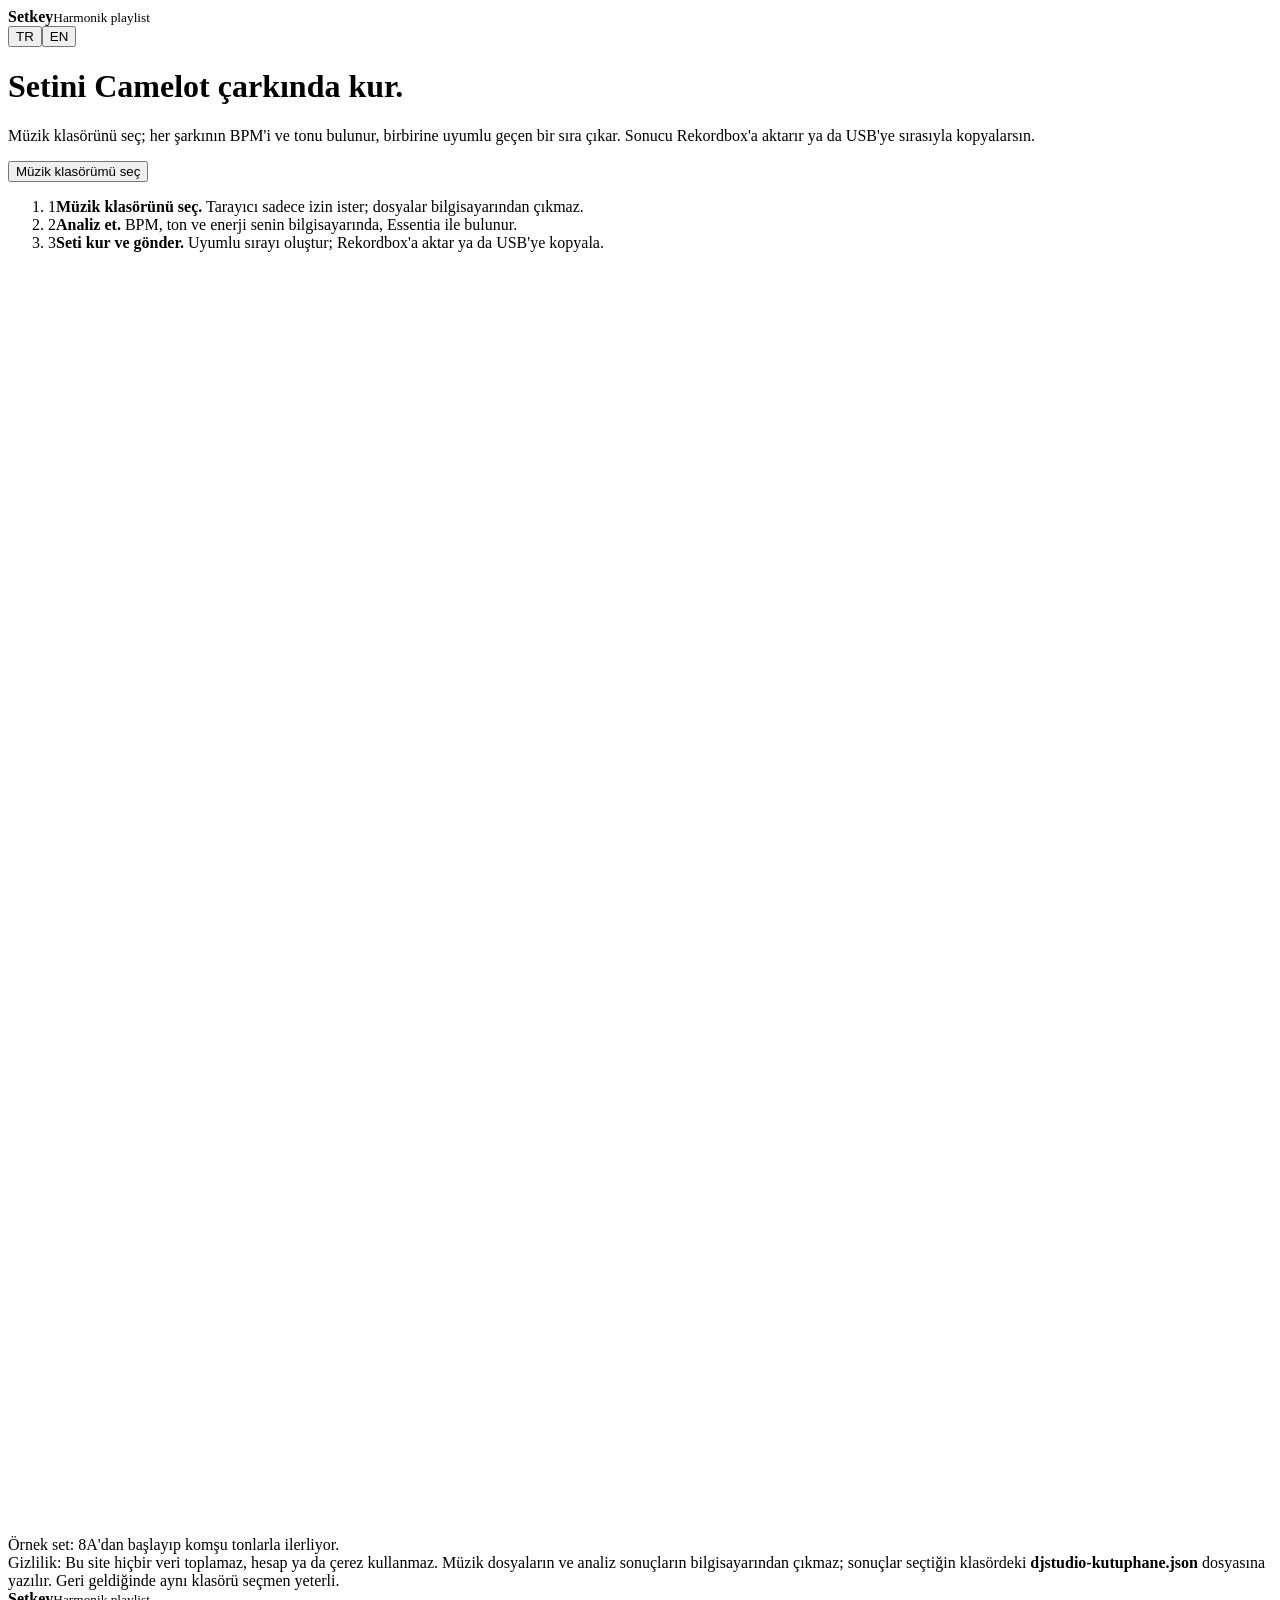
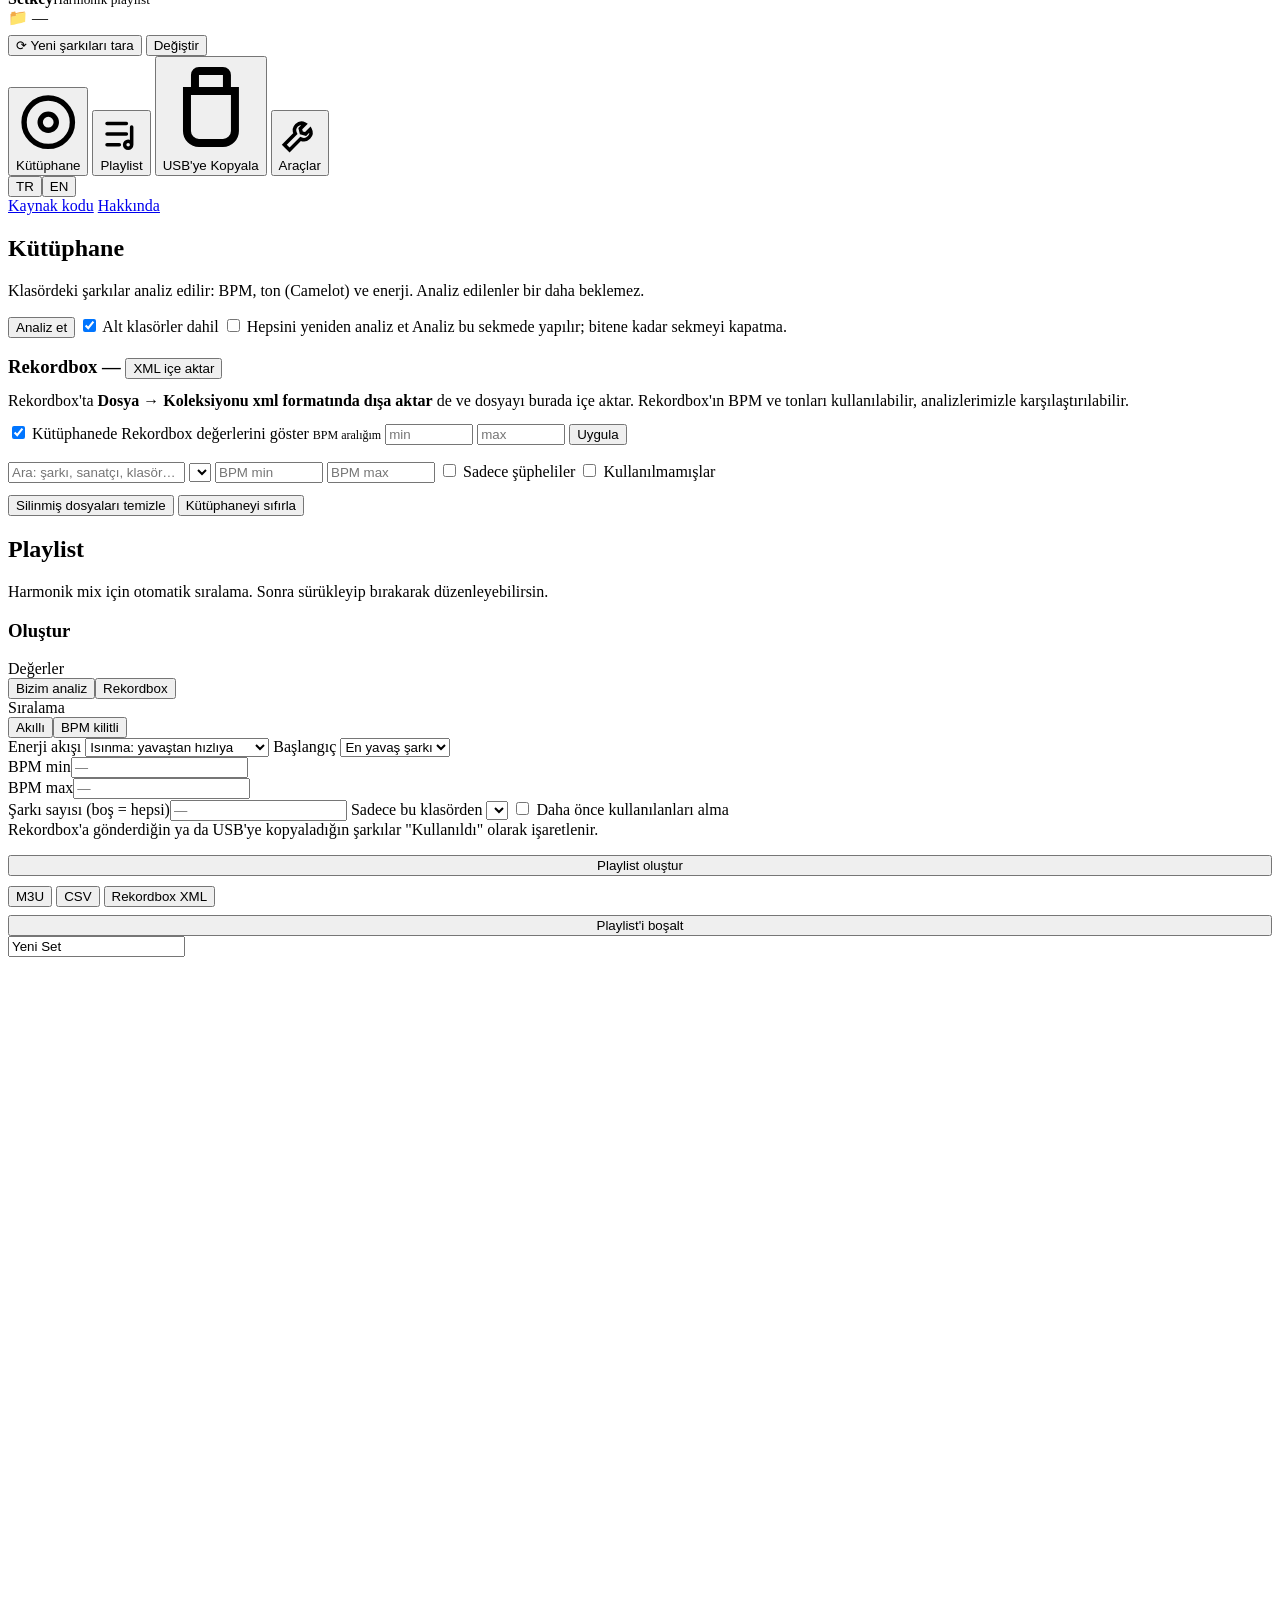
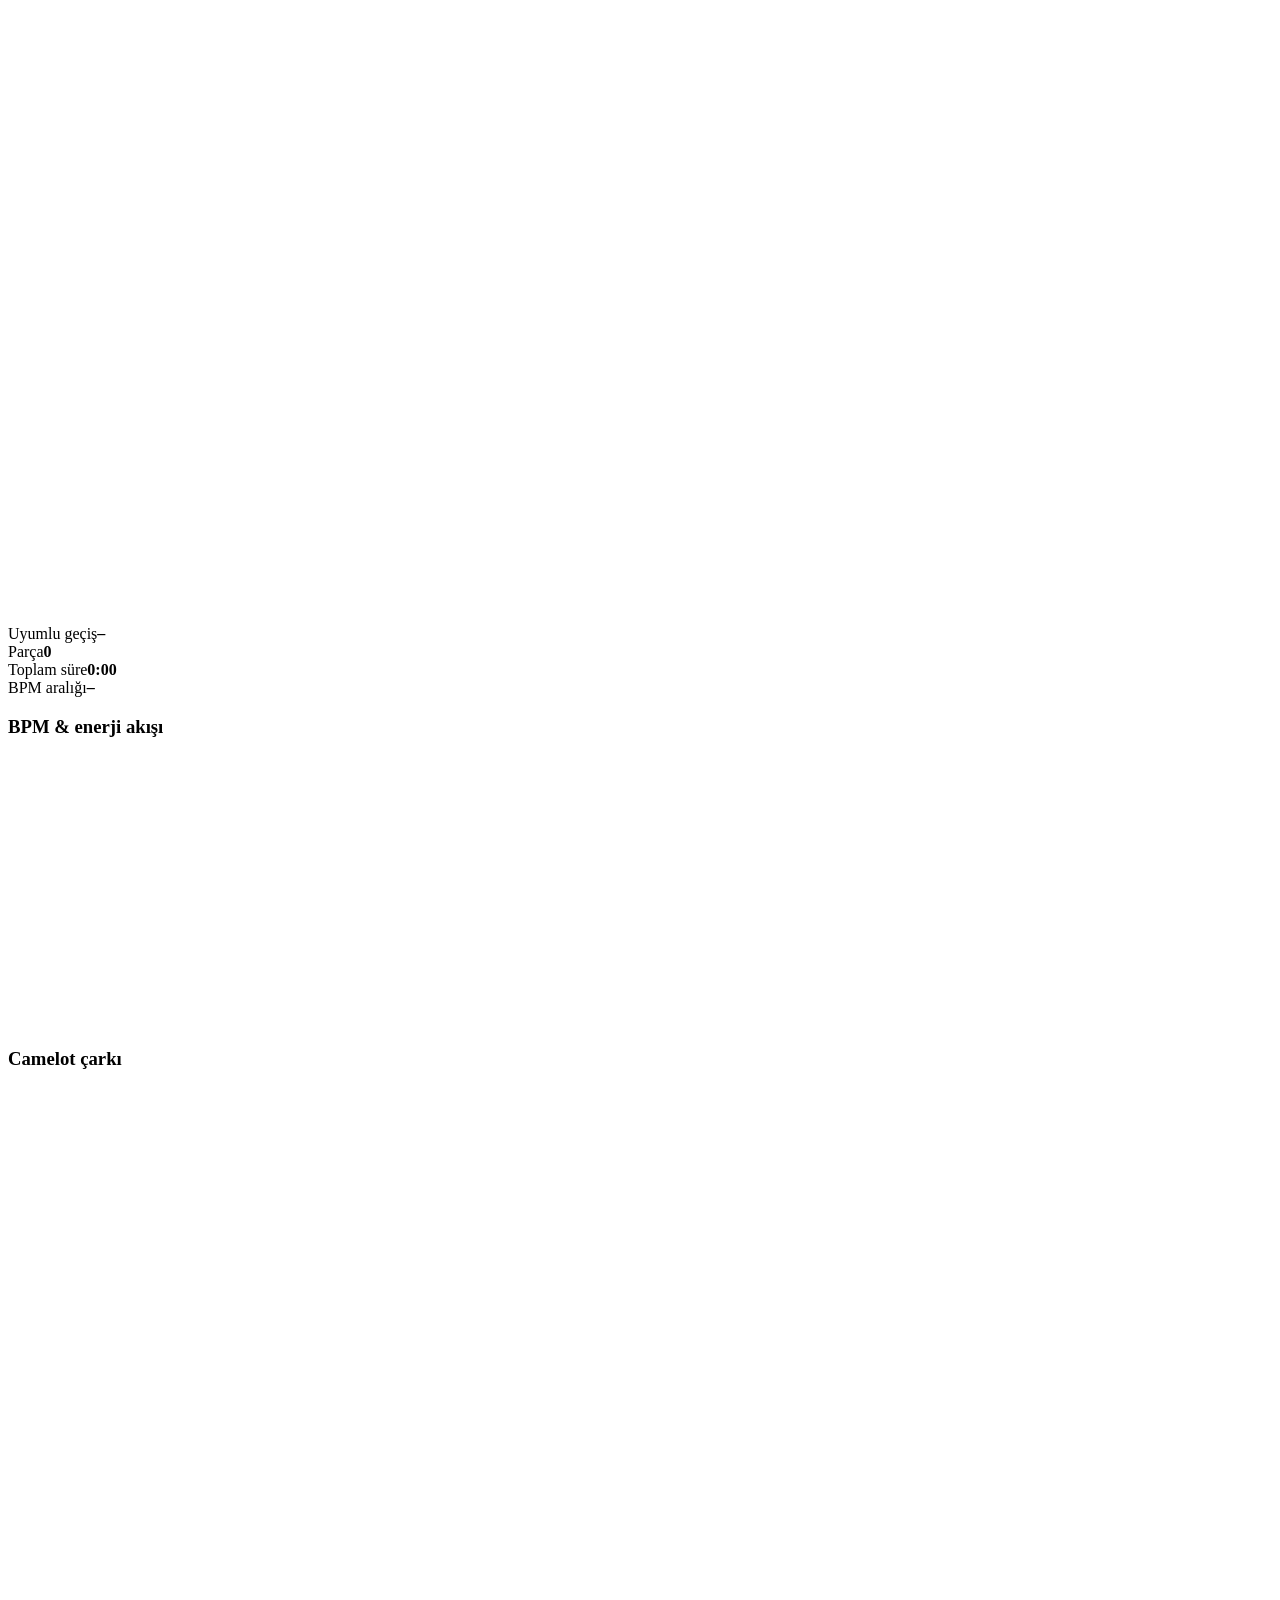
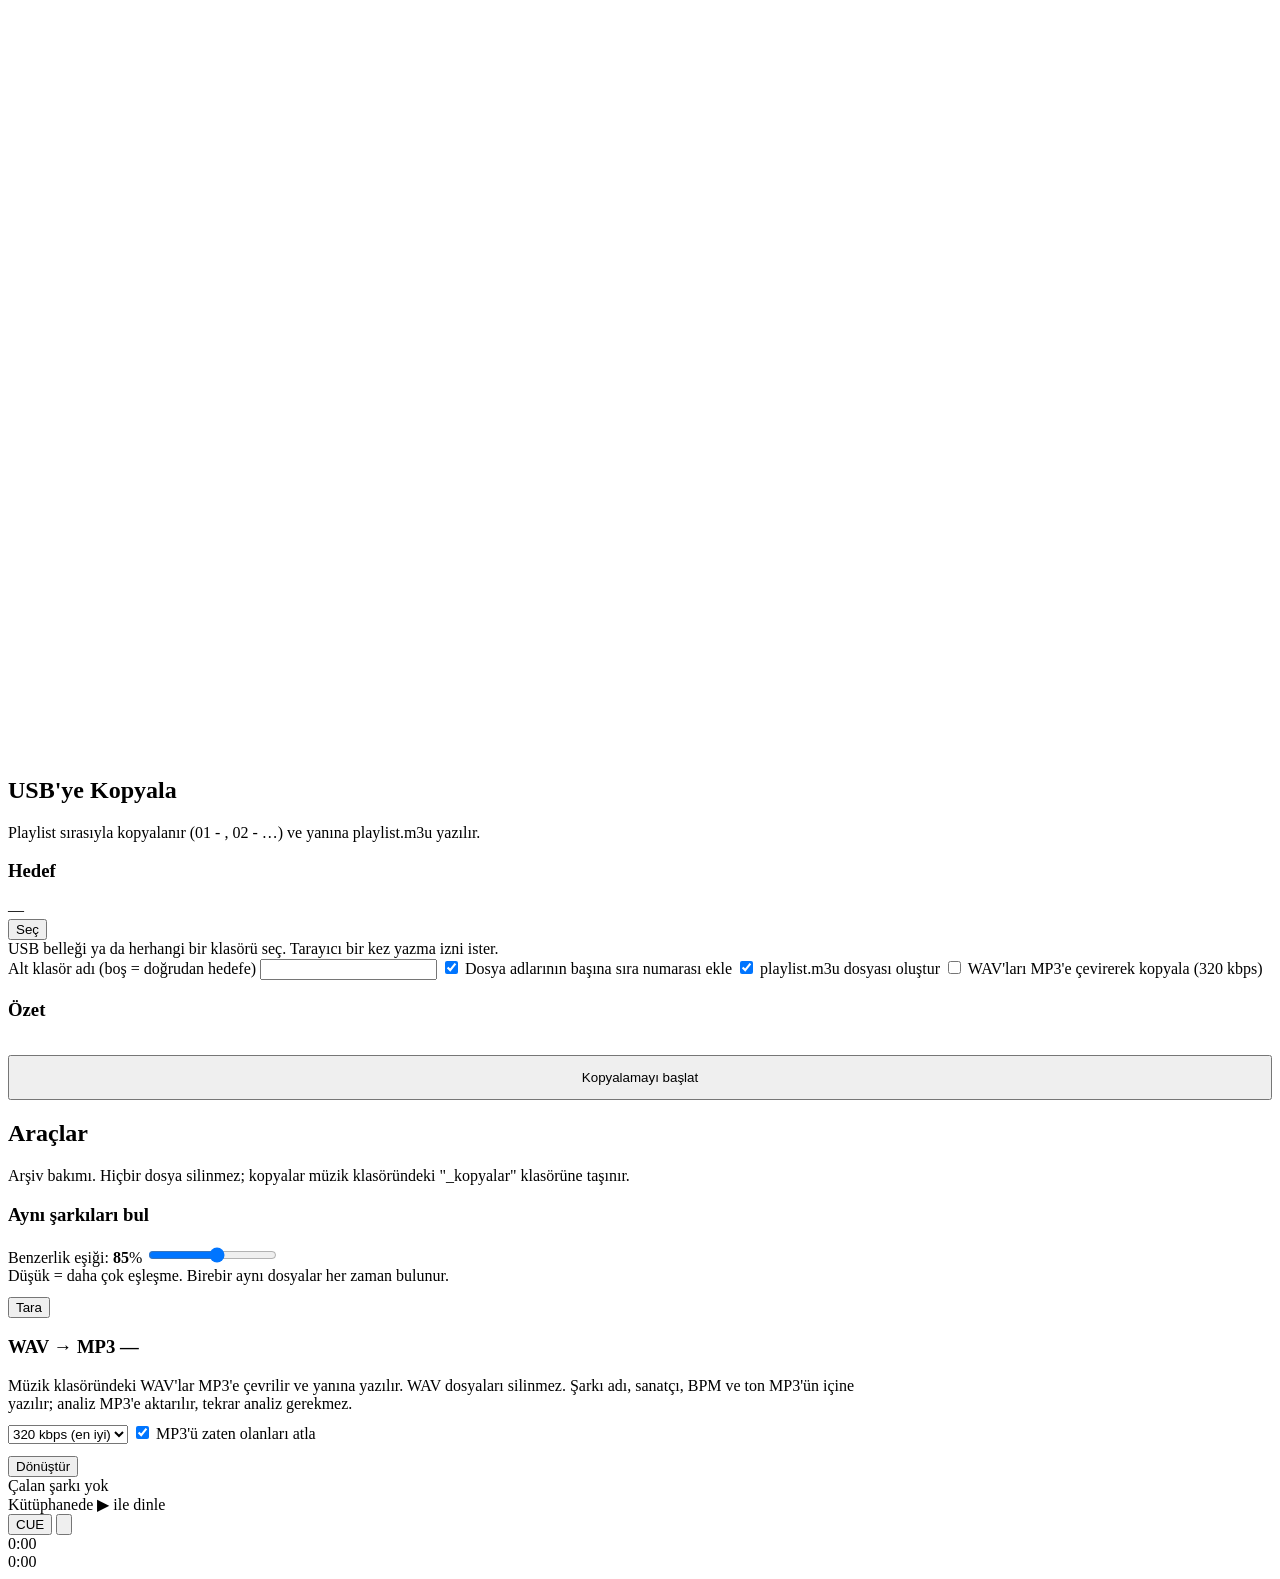
==== index.html @ b69c91e0 "Add Setkey site (index, README)" ====
<!doctype html>
<html lang="tr">
<head>
<meta charset="utf-8">
<meta name="viewport" content="width=device-width, initial-scale=1">
<title>Setkey — Harmonic playlist builder</title>
<meta name="description" content="Müzik klasörünü analiz et (BPM, ton, Camelot), harmonik playlist oluştur, Rekordbox'a gönder ve USB'ye kopyala. Tamamen tarayıcında çalışır, dosyaların bilgisayarından çıkmaz.">
<link rel="icon" href="data:image/svg+xml,<svg xmlns='http://www.w3.org/2000/svg' viewBox='0 0 32 32'><circle cx='16' cy='16' r='15' fill='%23d4ff3a'/><circle cx='16' cy='16' r='6' fill='%2308090b'/></svg>">
<link rel="preconnect" href="https://fonts.googleapis.com">
<link href="https://fonts.googleapis.com/css2?family=Archivo:wdth,wght@62..125,100..900&display=swap" rel="stylesheet">
<link rel="stylesheet" href="css/style.css">
</head>
<body>

<!-- ════════════ KARŞILAMA ════════════ -->
<div class="welcome" id="welcome">
  <div class="box">
    <div class="topbar">
      <div class="logo" style="padding:0"><div class="logo-mark"></div><div><b>Setkey</b><small data-i18n="tagline">Harmonik playlist</small></div></div>
      <div class="lang" role="group" aria-label="Dil / Language"><button data-lang="tr">TR</button><button data-lang="en">EN</button></div>
    </div>
    <div>
      <h1 data-i18n="w_title">Setini Camelot çarkında kur.</h1>
      <p class="lead" data-i18n="w_lead">Müzik klasörünü seç; her şarkının BPM'i ve tonu bulunur, birbirine uyumlu geçen bir sıra çıkar. Sonucu Rekordbox'a aktarır ya da USB'ye sırasıyla kopyalarsın.</p>
      <div id="w-actions" class="row wrap">
        <button class="btn pri big-btn" id="w-pick" data-i18n="w_pick">Müzik klasörümü seç</button>
        <button class="btn big-btn" id="w-resume" hidden></button>
      </div>
      <div class="unsupported" id="w-unsupported" hidden data-i18n-html="w_unsupported">Bu tarayıcı klasör erişimini desteklemiyor. Lütfen bilgisayarda <b>Google Chrome</b> ya da <b>Microsoft Edge</b> kullan.</div>
      <ol class="steps">
        <li><span class="no">1</span><span><b data-i18n="s1_t">Müzik klasörünü seç.</b> <span data-i18n="s1">Tarayıcı sadece izin ister; dosyalar bilgisayarından çıkmaz.</span></span></li>
        <li><span class="no">2</span><span><b data-i18n="s2_t">Analiz et.</b> <span data-i18n="s2">BPM, ton ve enerji senin bilgisayarında, Essentia ile bulunur.</span></span></li>
        <li><span class="no">3</span><span><b data-i18n="s3_t">Seti kur ve gönder.</b> <span data-i18n="s3">Uyumlu sırayı oluştur; Rekordbox'a aktar ya da USB'ye kopyala.</span></span></li>
      </ol>
    </div>
    <figure class="hero" style="margin:0">
      <svg class="hero-wheel" id="hero-wheel" viewBox="0 0 200 200" role="img" aria-labelledby="hero-cap"></svg>
      <figcaption class="hero-caption" id="hero-cap" data-i18n="hero_cap">Örnek set: 8A'dan başlayıp komşu tonlarla ilerliyor.</figcaption>
    </figure>
    <div class="privacy" data-i18n-html="w_privacy">Gizlilik: Bu site hiçbir veri toplamaz, hesap ya da çerez kullanmaz. Müzik dosyaların ve analiz sonuçların bilgisayarından çıkmaz; sonuçlar seçtiğin klasördeki <b>djstudio-kutuphane.json</b> dosyasına yazılır. Geri geldiğinde aynı klasörü seçmen yeterli.</div>
  </div>
</div>

<aside>
  <div class="logo home" id="home-logo" role="button" tabindex="0" data-i18n-title="home_tip" title="Karşılama ekranına dön"><div class="logo-mark"></div><div><b>Setkey</b><small data-i18n="tagline">Harmonik playlist</small></div></div>
  <div class="folder-card">
    <div class="fn">📁 <span id="root-name">—</span></div>
    <div class="fs" id="root-stat"></div>
    <div class="row" style="margin-top:8px;gap:6px">
      <button class="btn sm" id="root-scan" data-i18n="scan_new" title="">⟳ Yeni şarkıları tara</button>
      <button class="btn sm ghost" id="root-change" data-i18n="change">Değiştir</button>
    </div>
  </div>
  <nav id="nav">
    <button data-p="lib"><svg viewBox="0 0 24 24" fill="none" stroke="currentColor" stroke-width="2" stroke-linecap="round"><circle cx="12" cy="12" r="9"/><circle cx="12" cy="12" r="3"/></svg><span data-i18n="nav_lib">Kütüphane</span><span class="badge" id="b-lib" hidden></span></button>
    <button data-p="pl"><svg viewBox="0 0 24 24" fill="none" stroke="currentColor" stroke-width="2" stroke-linecap="round"><path d="M4 6h11M4 12h11M4 18h7M18 8v10m0 0a2 2 0 11-2-2 2 2 0 012 2z"/></svg><span data-i18n="nav_pl">Playlist</span></button>
    <button data-p="cp"><svg viewBox="0 0 24 24" fill="none" stroke="currentColor" stroke-width="2" stroke-linecap="round"><rect x="8" y="3" width="8" height="5" rx="1"/><path d="M6 8h12v10a3 3 0 01-3 3H9a3 3 0 01-3-3z"/></svg><span data-i18n="nav_cp">USB'ye Kopyala</span></button>
    <button data-p="tools"><svg viewBox="0 0 24 24" fill="none" stroke="currentColor" stroke-width="2" stroke-linecap="round"><path d="M14.7 6.3a4 4 0 00-5.4 5.4L3 18l3 3 6.3-6.3a4 4 0 005.4-5.4l-2.6 2.6-2.4-.6-.6-2.4z"/></svg><span data-i18n="nav_tools">Araçlar</span></button>
  </nav>
  <div class="side-foot">
    <div class="side-links">
      <div class="lang" role="group" aria-label="Dil / Language"><button data-lang="tr">TR</button><button data-lang="en">EN</button></div>
      <a href="https://github.com/sacredsan/setkey" id="src-link" target="_blank" rel="noopener" data-i18n="source">Kaynak kodu</a>
      <a href="#" id="about-link" data-i18n="about">Hakkında</a>
    </div>
  </div>
  <audio id="audio" preload="none"></audio>
</aside>

<main>
<!-- ════════════ KÜTÜPHANE ════════════ -->
<section class="page" id="p-lib">
  <div class="ph"><div><h1 data-i18n="nav_lib">Kütüphane</h1><p data-i18n="lib_sub">Klasördeki şarkılar analiz edilir: BPM, ton (Camelot) ve enerji. Analiz edilenler bir daha beklemez.</p></div></div>
  <div class="card">
    <div class="row wrap" style="gap:12px">
      <button class="btn pri" id="lib-go" data-i18n="analyze">Analiz et</button>
      <label class="chk" style="margin-top:0"><input type="checkbox" id="lib-rec" checked> <span data-i18n="subfolders">Alt klasörler dahil</span></label>
      <label class="chk" style="margin-top:0"><input type="checkbox" id="lib-force"> <span data-i18n="reanalyze_all">Hepsini yeniden analiz et</span></label>
      <span class="grow"></span>
      <span class="hint" style="margin:0" id="lib-hint" data-i18n="keep_open">Analiz bu sekmede yapılır; bitene kadar sekmeyi kapatma.</span>
    </div>
    <div id="task-analyze"></div>
  </div>

  <div class="card" style="margin-top:16px" id="rb-card">
    <h3>Rekordbox <span class="pill" id="rb-status" style="text-transform:none;letter-spacing:0">—</span>
      <span class="sp row">
        <button class="btn sm" id="rb-pick" data-i18n="rb_import">XML içe aktar</button>
        <button class="btn sm" id="rb-calib" hidden data-i18n="rb_calib">Ton ayarını kalibre et</button>
        <button class="btn sm pri" id="rb-compare" hidden data-i18n="rb_compare">Analizleri karşılaştır</button>
      </span></h3>
    <div class="cmp" id="rb-sum" hidden style="margin-bottom:10px"></div>
    <div class="hint" style="margin-top:-6px" data-i18n-html="rb_help">Rekordbox'ta <b>Dosya → Koleksiyonu xml formatında dışa aktar</b> de ve dosyayı burada içe aktar. Rekordbox'ın BPM ve tonları kullanılabilir, analizlerimizle karşılaştırılabilir.</div>
    <div class="row wrap" style="gap:18px;margin-top:4px">
      <label class="chk"><input type="checkbox" id="rb-use" checked> <span data-i18n="rb_use">Kütüphanede Rekordbox değerlerini göster</span></label>
      <span class="grow"></span>
      <span style="font-size:12px;color:var(--muted);margin-top:10px" data-i18n="bpm_range" data-i18n-title="bpm_range_tip">BPM aralığım</span>
      <input type="number" id="pref-lo" placeholder="min" style="width:80px;margin-top:10px">
      <input type="number" id="pref-hi" placeholder="max" style="width:80px;margin-top:10px">
      <button class="btn sm" id="pref-save" style="margin-top:10px" data-i18n="apply">Uygula</button>
    </div>
    <div id="rb-result"></div>
  </div>

  <div class="card" style="margin-top:16px">
    <div class="tool">
      <input type="text" id="lib-search" data-i18n-ph="search_ph" placeholder="Ara: şarkı, sanatçı, klasör…">
      <select id="lib-cam" style="max-width:130px"></select>
      <input type="number" id="lib-bmin" placeholder="BPM min" style="max-width:100px">
      <input type="number" id="lib-bmax" placeholder="BPM max" style="max-width:100px">
      <label class="chk" style="margin-top:0"><input type="checkbox" id="lib-low"> <span data-i18n="only_suspect">Sadece şüpheliler</span></label>
      <label class="chk" style="margin-top:0"><input type="checkbox" id="lib-unused"> <span data-i18n="only_unused">Kullanılmamışlar</span></label>
      <button class="btn sm" id="lib-fixfast" hidden></button>
      <span class="grow"></span>
      <span class="pill" id="lib-count"></span>
    </div>
    <div class="tool" id="lib-selbar" hidden>
      <span class="pill"><b id="lib-selc">0</b> <span data-i18n="selected">seçili</span></span>
      <button class="btn sm" id="lib-add" data-i18n="add_to_pl">Playlist'e ekle</button>
      <button class="btn sm" id="lib-start" data-i18n="start_with">Bu şarkıyla başla</button>
      <button class="btn sm" id="lib-half">BPM ½</button>
      <button class="btn sm" id="lib-double">BPM ×2</button>
      <button class="btn sm" id="lib-resetbpm" data-i18n="reset_bpm">BPM'i sıfırla</button>
      <button class="btn sm" id="lib-unuse" data-i18n="unuse">"Kullanıldı" işaretini kaldır</button>
      <button class="btn sm ghost" id="lib-unsel" data-i18n="unselect">Seçimi kaldır</button>
    </div>
    <div class="scroll"><table class="tbl" id="lib-tbl"></table></div>
    <div class="row" id="lib-more-row" style="justify-content:center;margin-top:10px" hidden><button class="btn sm" id="lib-more"></button></div>
    <div class="row" style="margin-top:12px;justify-content:flex-end">
      <button class="btn sm ghost" id="lib-missing" data-i18n="clean_missing">Silinmiş dosyaları temizle</button>
      <button class="btn sm ghost danger" id="lib-clear" data-i18n="reset_lib">Kütüphaneyi sıfırla</button>
    </div>
  </div>
</section>

<!-- ════════════ PLAYLIST ════════════ -->
<section class="page" id="p-pl">
  <div class="ph"><div><h1 data-i18n="nav_pl">Playlist</h1><p data-i18n="pl_sub">Harmonik mix için otomatik sıralama. Sonra sürükleyip bırakarak düzenleyebilirsin.</p></div></div>
  <div class="grid g-side">
    <div class="card" style="align-self:start">
      <h3 data-i18n="create">Oluştur</h3>
      <label class="f" style="margin-top:0" data-i18n="values">Değerler</label>
      <div class="seg" id="pl-src"><button data-v="ours" class="on" data-i18n="src_ours">Bizim analiz</button><button data-v="rb">Rekordbox</button></div>
      <div class="hint" id="src-hint"></div>
      <label class="f" data-i18n="ordering">Sıralama</label>
      <div class="seg" id="pl-mode"><button data-v="smart" class="on" data-i18n="mode_smart">Akıllı</button><button data-v="locked" data-i18n="mode_locked">BPM kilitli</button></div>
      <div class="hint" id="mode-hint"></div>
      <div id="smart-opts">
        <label class="f" data-i18n="energy_flow">Enerji akışı</label>
        <select id="pl-shape">
          <option value="warmup" data-i18n="sh_warmup">Isınma: yavaştan hızlıya</option>
          <option value="peak" data-i18n="sh_peak">Zirve: yüksel, sonda hafif in</option>
          <option value="wave" data-i18n="sh_wave">Dalga: in-çık</option>
          <option value="cooldown" data-i18n="sh_cooldown">Kapanış: hızlıdan yavaşa</option>
          <option value="flat" data-i18n="sh_flat">Sabit</option>
        </select>
        <label class="f" data-i18n="start">Başlangıç</label>
        <select id="pl-start"><option value="slow" data-i18n="st_slow">En yavaş şarkı</option><option value="mid" data-i18n="st_mid">Orta tempo</option><option value="fast" data-i18n="st_fast">En hızlı şarkı</option></select>
        <div id="start-pill" hidden style="margin-top:8px"></div>
      </div>
      <div id="locked-opts" hidden>
        <label class="f"><span data-i18n="band_tol">Bant toleransı</span>: <b id="tol-v" class="mono">2</b> BPM</label>
        <input type="range" id="pl-tol" min="0" max="6" step="0.5" value="2">
        <label class="chk"><input type="checkbox" id="pl-desc"> <span data-i18n="desc">Yüksekten düşüğe</span></label>
      </div>
      <div class="grid" style="grid-template-columns:1fr 1fr;gap:10px">
        <div><label class="f">BPM min</label><input type="number" id="pl-bmin" placeholder="—"></div>
        <div><label class="f">BPM max</label><input type="number" id="pl-bmax" placeholder="—"></div>
      </div>
      <label class="f" data-i18n="count">Şarkı sayısı (boş = hepsi)</label><input type="number" id="pl-len" min="2" placeholder="—">
      <label class="f" data-i18n="only_folder">Sadece bu klasörden</label>
      <select id="pl-folder"></select>
      <label class="chk"><input type="checkbox" id="pl-skipused"> <span data-i18n="skip_used">Daha önce kullanılanları alma</span></label>
      <div class="hint" data-i18n="skip_used_hint">Rekordbox'a gönderdiğin ya da USB'ye kopyaladığın şarkılar "Kullanıldı" olarak işaretlenir.</div>
      <button class="btn pri" id="pl-build" style="width:100%;margin-top:16px" data-i18n="build">Playlist oluştur</button>
      <div class="row" style="margin-top:10px">
        <button class="btn sm grow" id="pl-m3u">M3U</button>
        <button class="btn sm grow" id="pl-csv">CSV</button>
        <button class="btn sm grow" id="pl-rb" data-i18n="to_rb">Rekordbox XML</button>
      </div>
      <button class="btn sm ghost danger" id="pl-empty" style="width:100%;margin-top:8px" data-i18n="empty_pl">Playlist'i boşalt</button>
    </div>
    <div>
      <div class="pl-head">
        <input type="text" id="pl-name" value="Yeni Set">
        <span class="pill" id="pl-srcpill"></span>
      </div>
      <div class="pl-stats">
        <div class="stat score"><svg class="ring" viewBox="0 0 46 46" id="pl-ring"></svg><div><span data-i18n="compat_tr">Uyumlu geçiş</span><b id="pl-score">–</b></div></div>
        <div class="stat"><span data-i18n="tracks_cap">Parça</span><b id="pl-n">0</b></div>
        <div class="stat"><span data-i18n="total_time">Toplam süre</span><b id="pl-dur">0:00</b></div>
        <div class="stat"><span data-i18n="bpm_span">BPM aralığı</span><b id="pl-span">–</b></div>
      </div>
      <div class="viz">
        <div class="card curve"><h3 data-i18n="flow">BPM & enerji akışı</h3><svg id="pl-curve" viewBox="0 0 800 170" preserveAspectRatio="none"></svg></div>
        <div class="card"><h3 data-i18n="wheel">Camelot çarkı</h3><svg id="pl-wheel" viewBox="0 0 200 200"></svg></div>
      </div>
      <div id="pl-list" class="pl-list"></div>
    </div>
  </div>
</section>

<!-- ════════════ KOPYALA ════════════ -->
<section class="page" id="p-cp">
  <div class="ph"><div><h1 data-i18n="nav_cp">USB'ye Kopyala</h1><p data-i18n="cp_sub">Playlist sırasıyla kopyalanır (01 - , 02 - …) ve yanına playlist.m3u yazılır.</p></div></div>
  <div class="grid g2">
    <div class="card">
      <h3 data-i18n="target">Hedef</h3>
      <div class="row"><div class="dest grow" id="cp-dest">—</div><button class="btn" id="cp-pick" data-i18n="choose">Seç</button></div>
      <div class="hint" data-i18n="cp_pick_hint">USB belleği ya da herhangi bir klasörü seç. Tarayıcı bir kez yazma izni ister.</div>
      <label class="f" data-i18n="subfolder">Alt klasör adı (boş = doğrudan hedefe)</label>
      <input type="text" id="cp-sub">
      <label class="chk"><input type="checkbox" id="cp-num" checked> <span data-i18n="numbered">Dosya adlarının başına sıra numarası ekle</span></label>
      <label class="chk"><input type="checkbox" id="cp-m3u" checked> <span data-i18n="write_m3u">playlist.m3u dosyası oluştur</span></label>
      <label class="chk"><input type="checkbox" id="cp-mp3"> <span data-i18n="cp_mp3">WAV'ları MP3'e çevirerek kopyala (320 kbps)</span></label>
    </div>
    <div class="card">
      <h3 data-i18n="summary">Özet</h3>
      <div class="stats" id="cp-sum"></div>
      <button class="btn pri" id="cp-go" style="width:100%;margin-top:16px;padding:13px" data-i18n="start_copy">Kopyalamayı başlat</button>
      <div id="task-copy"></div>
    </div>
  </div>
</section>

<!-- ════════════ ARAÇLAR ════════════ -->
<section class="page" id="p-tools">
  <div class="ph"><div><h1 data-i18n="nav_tools">Araçlar</h1><p data-i18n="tools_sub">Arşiv bakımı. Hiçbir dosya silinmez; kopyalar müzik klasöründeki "_kopyalar" klasörüne taşınır.</p></div></div>
  <div class="card" style="max-width:860px">
    <h3 data-i18n="dup_title">Aynı şarkıları bul</h3>
    <label class="f"><span data-i18n="similarity">Benzerlik eşiği</span>: <b class="mono" id="dup-th-v">85</b>%</label>
    <input type="range" id="dup-th" min="70" max="98" value="85">
    <div class="hint" data-i18n="dup_hint">Düşük = daha çok eşleşme. Birebir aynı dosyalar her zaman bulunur.</div>
    <button class="btn pri" id="dup-go" style="margin-top:12px" data-i18n="scan">Tara</button>
    <div id="task-dup"></div>
    <div id="dup-res"></div>
  </div>
  <div class="card" style="max-width:860px;margin-top:16px">
    <h3>WAV → MP3 <span class="pill" id="wav-count" style="text-transform:none;letter-spacing:0">—</span></h3>
    <div class="hint" data-i18n="wav_hint">Müzik klasöründeki WAV'lar MP3'e çevrilir ve yanına yazılır. WAV dosyaları silinmez. Şarkı adı, sanatçı, BPM ve ton MP3'ün içine yazılır; analiz MP3'e aktarılır, tekrar analiz gerekmez.</div>
    <div class="row wrap" style="margin-top:10px">
      <select id="wav-br" style="max-width:200px"><option value="320" data-i18n="br_320">320 kbps (en iyi)</option><option value="256">256 kbps</option><option value="192">192 kbps</option></select>
      <label class="chk" style="margin-top:0"><input type="checkbox" id="wav-skip" checked> <span data-i18n="wav_skip">MP3'ü zaten olanları atla</span></label>
    </div>
    <button class="btn pri" id="wav-go" style="margin-top:12px" data-i18n="convert">Dönüştür</button>
    <div id="task-wav"></div>
  </div>
</section>
</main>
<!-- Alt çalar çubuğu (CDJ benzeri CUE / PLAY) -->
<div class="deck" id="deck" role="region" aria-label="Player">
  <div class="deck-track"><div class="t" id="pl-t" data-i18n="no_play">Çalan şarkı yok</div><div class="a" id="pl-a" data-i18n="play_hint">Kütüphanede ▶ ile dinle</div></div>
  <div class="deck-ctl">
    <button class="deck-btn cue" id="deck-cue" data-i18n-title="cue_tip" title="CUE: işaret noktasına dön">CUE</button>
    <button class="deck-btn play" id="pl-btn" data-i18n-title="play" title="Çal / duraklat" aria-label="Play / Pause"><svg viewBox="0 0 24 24" fill="currentColor"><path d="M7 4l13 8-13 8z"/></svg></button>
  </div>
  <div class="deck-pos">
    <span class="tm" id="pl-tm">0:00</span>
    <div class="pbar" id="pl-bar" role="slider" aria-label="Position" aria-valuemin="0" aria-valuemax="100" aria-valuenow="0" tabindex="0"><i id="pl-fill" style="width:0"></i><b id="pl-cuemark" hidden></b></div>
    <span class="tm" id="deck-len">0:00</span>
  </div>
  <div class="deck-meta"><span id="deck-key"></span><span class="deck-bpm" id="deck-bpm"></span></div>
</div>
<div id="toasts"></div>
<script type="module" src="js/app.js"></script>
</body>
</html>
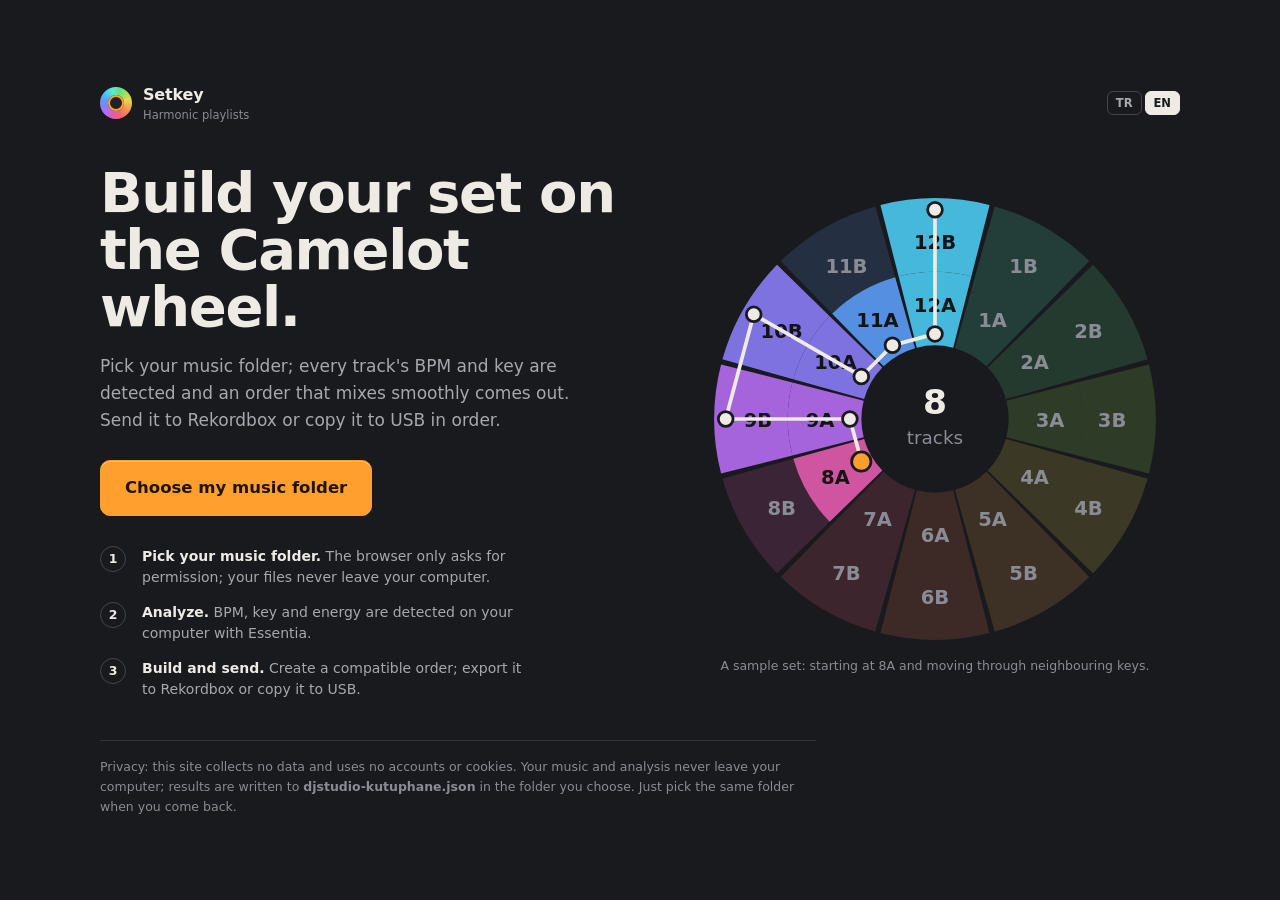
==== commit 6b3c6dcc: "Fix library file name and site address" ====
--- a/index.html
+++ b/index.html
@@ -37,7 +37,7 @@
       <svg class="hero-wheel" id="hero-wheel" viewBox="0 0 200 200" role="img" aria-labelledby="hero-cap"></svg>
       <figcaption class="hero-caption" id="hero-cap" data-i18n="hero_cap">Örnek set: 8A'dan başlayıp komşu tonlarla ilerliyor.</figcaption>
     </figure>
-    <div class="privacy" data-i18n-html="w_privacy">Gizlilik: Bu site hiçbir veri toplamaz, hesap ya da çerez kullanmaz. Müzik dosyaların ve analiz sonuçların bilgisayarından çıkmaz; sonuçlar seçtiğin klasördeki <b>djstudio-kutuphane.json</b> dosyasına yazılır. Geri geldiğinde aynı klasörü seçmen yeterli.</div>
+    <div class="privacy" data-i18n-html="w_privacy">Gizlilik: Bu site hiçbir veri toplamaz, hesap ya da çerez kullanmaz. Müzik dosyaların ve analiz sonuçların bilgisayarından çıkmaz; sonuçlar seçtiğin klasördeki <b>setkey-kutuphane.json</b> dosyasına yazılır. Geri geldiğinde aynı klasörü seçmen yeterli.</div>
   </div>
 </div>
 
--- a/css/style.css
+++ b/css/style.css
@@ -0,0 +1,295 @@
+/* Setkey — "kabin" teması
+   Grafit paneller (mikser gövdesi), CUE kehribarı ana eylem, PLAY yeşili uyum,
+   ton renkleri Camelot çarkından. Başlıklar cihaz paneli yazısı gibi geniş. */
+:root{
+  --bg:#191a1e; --s1:#202227; --s2:#272a30; --s3:#30333a; --line:#31343b; --line2:#41454e;
+  --text:#eeebe5; --muted:#a8a7ae; --dim:#8a8c95;
+  --acc:#ffa02e; --acc-ink:#1d1306; --acc-soft:rgba(255,160,46,.13);
+  --good:#5bd27a; --ok:#f2c94c; --bad:#ff6b6b; --info:#6cb4ff;
+  --r-panel:12px; --r-ctl:8px; --r-chip:6px;
+  --font:"Archivo",system-ui,"Segoe UI",sans-serif;
+  --wide:125%;
+}
+*{box-sizing:border-box}
+[hidden]{display:none!important}
+html,body{margin:0;height:100%;background:var(--bg);color:var(--text);font-family:var(--font);font-size:14px;line-height:1.45}
+body{display:flex;overflow:hidden}
+button,input,select,textarea{font:inherit;color:inherit}
+.mono,.num,.tm,.pill b,.cam,.n{font-variant-numeric:tabular-nums}
+::-webkit-scrollbar{width:10px;height:10px}::-webkit-scrollbar-thumb{background:var(--line2);border-radius:10px;border:2px solid var(--bg)}
+:focus-visible{outline:2px solid var(--acc);outline-offset:2px;border-radius:4px}
+h1,h2,h3{font-stretch:var(--wide)}
+
+/* ── Kenar çubuğu ── */
+aside{width:244px;flex:none;background:var(--s1);border-right:1px solid var(--line);display:flex;flex-direction:column;padding:18px 14px}
+.logo{display:flex;align-items:center;gap:11px;padding:4px 6px 18px}
+.logo-mark{width:32px;height:32px;border-radius:50%;flex:none;background:conic-gradient(from -15deg,#56f0c8,#5fe08a,#9be35a,#e8d84a,#f6a94a,#f57f5b,#f2617d,#e45bb0,#b56cf0,#8a7cf7,#5d9cf7,#4cc9f0,#56f0c8);position:relative}
+.logo-mark:after{content:"";position:absolute;inset:8px;border-radius:50%;background:var(--s1);box-shadow:inset 0 0 0 2px var(--acc)}
+.logo b{display:block;font-size:16px;font-weight:750;font-stretch:var(--wide);letter-spacing:-.01em}
+.logo small{display:block;color:var(--dim);font-size:11.5px;margin-top:1px}
+.folder-card{background:var(--s2);border:1px solid var(--line);border-radius:var(--r-panel);padding:12px;margin-bottom:12px}
+.folder-card .fn{font-weight:650;font-size:13.5px;white-space:nowrap;overflow:hidden;text-overflow:ellipsis}
+.folder-card .fs{font-size:12px;color:var(--muted);margin-top:2px}
+.folder-card .row{flex-wrap:wrap}
+nav{display:flex;flex-direction:column;gap:2px}
+nav button{display:flex;align-items:center;gap:11px;padding:10px 11px;border:0;background:none;border-radius:var(--r-ctl);color:var(--muted);cursor:pointer;text-align:left;font-weight:550;position:relative}
+nav button:hover{background:var(--s2);color:var(--text)}
+nav button.on{background:var(--s2);color:var(--text)}
+nav button.on:before{content:"";position:absolute;left:-14px;top:8px;bottom:8px;width:3px;border-radius:0 3px 3px 0;background:var(--acc)}
+nav svg{width:18px;height:18px;flex:none}
+nav .badge{margin-left:auto;font-size:11px;background:var(--s3);color:var(--text);border-radius:20px;padding:1px 8px;font-weight:650;font-variant-numeric:tabular-nums}
+.side-foot{margin-top:auto}
+.player{background:var(--s2);border:1px solid var(--line);border-radius:var(--r-panel);padding:12px}
+.player .t{font-size:13px;font-weight:650;white-space:nowrap;overflow:hidden;text-overflow:ellipsis}
+.player .a{font-size:12px;color:var(--muted);white-space:nowrap;overflow:hidden;text-overflow:ellipsis;margin-top:2px}
+.player .a span+span{margin-left:8px}
+.player .row{display:flex;align-items:center;gap:8px;margin-top:10px}
+.pbar{flex:1;height:4px;background:var(--line2);border-radius:4px;cursor:pointer;position:relative}
+.pbar i{position:absolute;left:0;top:0;bottom:0;background:var(--good);border-radius:4px}
+.player .tm{font-size:11.5px;color:var(--dim)}
+.side-links{display:flex;gap:12px;flex-wrap:wrap;align-items:center;font-size:12px;padding:10px 4px 0}
+.side-links a{color:var(--dim);text-decoration:none}.side-links a:hover{color:var(--text)}
+.lang{display:flex;gap:3px}
+.lang button{border:1px solid var(--line2);background:none;color:var(--muted);border-radius:var(--r-chip);padding:3px 8px;font-size:11.5px;cursor:pointer;font-weight:650}
+.lang button.on{background:var(--text);color:var(--bg);border-color:var(--text)}
+
+/* ── Ana alan ── */
+main{flex:1;overflow:auto;padding:30px 36px 64px}
+.page{display:none;max-width:1320px;margin:0 auto}
+.page.on{display:block}
+.ph{margin-bottom:22px}
+.ph h1{margin:0;font-size:30px;font-weight:750;letter-spacing:-.015em;line-height:1.1}
+.ph p{margin:6px 0 0;color:var(--muted);max-width:70ch}
+.grid{display:grid;gap:16px}
+.g2{grid-template-columns:1fr 1fr}
+.g-side{grid-template-columns:330px minmax(0,1fr)}
+.card{background:var(--s1);border:1px solid var(--line);border-radius:var(--r-panel);padding:18px}
+.card h3{margin:0 0 14px;font-size:15px;font-weight:700;color:var(--text);display:flex;align-items:center;gap:10px;flex-wrap:wrap}
+.card h3 .sp{margin-left:auto}
+label.f{display:block;font-size:12.5px;color:var(--muted);margin:13px 0 6px;font-weight:550}
+input[type=text],input[type=number],select,textarea{width:100%;background:var(--s2);border:1px solid var(--line2);border-radius:var(--r-ctl);padding:10px 12px;outline:none;transition:border-color .15s}
+input:focus,select:focus,textarea:focus{border-color:var(--acc)}
+.btn{display:inline-flex;align-items:center;justify-content:center;gap:8px;border:1px solid var(--line2);background:var(--s2);border-radius:var(--r-ctl);padding:9px 14px;cursor:pointer;font-weight:600;white-space:nowrap;transition:border-color .15s,background .15s}
+.btn:hover{border-color:var(--dim);background:var(--s3)}
+.btn:disabled{opacity:.45;cursor:not-allowed}
+.btn.pri{background:var(--acc);border-color:var(--acc);color:var(--acc-ink);font-weight:750;box-shadow:inset 0 1px 0 rgba(255,255,255,.35)}
+.btn.pri:hover{background:#ffb04f;border-color:#ffb04f}
+.btn.ghost{background:none;border-color:transparent;color:var(--muted)}
+.btn.ghost:hover{color:var(--text);background:var(--s2)}
+.btn.sm{padding:6px 11px;font-size:13px}
+.btn.danger:hover{border-color:var(--bad);color:var(--bad)}
+.row{display:flex;gap:10px;align-items:center}
+.row.wrap{flex-wrap:wrap}
+.grow{flex:1}
+.seg{display:flex;background:var(--s2);border:1px solid var(--line2);border-radius:var(--r-ctl);padding:3px}
+.seg button{flex:1;border:0;background:none;border-radius:6px;padding:8px 10px;cursor:pointer;color:var(--muted);font-weight:600}
+.seg button.on{background:var(--s3);color:var(--text);box-shadow:inset 0 0 0 1px var(--line2)}
+.chk{display:flex;align-items:center;gap:8px;cursor:pointer;color:var(--muted);font-size:13.5px;margin-top:10px;user-select:none}
+.chk input{accent-color:var(--acc);width:16px;height:16px}
+input[type=range]{width:100%;accent-color:var(--acc)}
+.hint{font-size:12.5px;color:var(--dim);margin-top:8px;line-height:1.55}
+.pill{display:inline-flex;align-items:center;gap:6px;border-radius:20px;padding:3px 10px;font-size:12.5px;background:var(--s2);border:1px solid var(--line2);color:var(--muted)}
+.pill b{color:var(--text);font-weight:650}
+.empty{padding:48px 20px;text-align:center;color:var(--dim)}
+.stats{display:flex;gap:8px;flex-wrap:wrap}
+
+/* ── Tablo ── */
+.scroll{max-height:calc(100vh - 330px);overflow:auto;border-radius:var(--r-ctl)}
+.tbl{width:100%;border-collapse:collapse}
+.tbl th{position:sticky;top:0;z-index:1;background:var(--s1);text-align:left;font-size:12px;color:var(--dim);font-weight:650;padding:10px;border-bottom:1px solid var(--line);cursor:pointer;user-select:none;white-space:nowrap}
+.tbl th:hover{color:var(--text)}
+.tbl td{padding:8px 10px;border-bottom:1px solid var(--line);vertical-align:middle}
+.tbl tr:hover td{background:rgba(255,255,255,.02)}
+.tbl tr.sel td{background:var(--acc-soft)}
+.tbl .num{text-align:right;white-space:nowrap}
+.tt2{font-weight:600;max-width:440px;white-space:nowrap;overflow:hidden;text-overflow:ellipsis}
+.ar{font-size:12.5px;color:var(--muted);max-width:440px;white-space:nowrap;overflow:hidden;text-overflow:ellipsis}
+.cam{display:inline-block;min-width:38px;text-align:center;font-weight:700;font-size:12px;padding:3px 7px;border-radius:5px;color:#111}
+.cam.none{background:var(--s3);color:var(--dim)}
+.en{display:flex;gap:2px;align-items:flex-end;height:14px}
+.en i{width:4px;background:var(--line2);border-radius:1px}
+.en i.on{background:var(--good)}
+.playbtn{width:30px;height:30px;border-radius:50%;border:1px solid var(--line2);background:var(--s2);cursor:pointer;display:grid;place-items:center;flex:none;color:var(--text)}
+.playbtn:hover{border-color:var(--good);color:var(--good)}
+.playbtn svg{width:12px;height:12px}
+.playbtn.on{background:var(--good);color:#0d1f12;border-color:var(--good)}
+.tool{display:flex;gap:10px;align-items:center;flex-wrap:wrap;margin-bottom:12px}
+.tool input[type=text]{max-width:300px}
+.src{display:inline-block;font-size:10px;font-weight:700;padding:1px 5px;border-radius:4px;margin-left:6px;vertical-align:middle}
+.src.rekordbox{background:rgba(108,180,255,.16);color:#8cc4ff}.src.essentia{background:var(--acc-soft);color:var(--acc)}
+
+/* ── Görev paneli ── */
+.task{margin-top:14px;background:var(--s2);border:1px solid var(--line);border-radius:var(--r-ctl);padding:12px}
+.task .top{display:flex;justify-content:space-between;align-items:center;font-size:13.5px;margin-bottom:8px;gap:10px}
+.prog{height:6px;background:var(--s3);border-radius:6px;overflow:hidden}
+.prog i{display:block;height:100%;background:var(--acc);border-radius:6px;transition:width .3s}
+.log{font-variant-numeric:tabular-nums;font-size:12px;color:var(--muted);max-height:190px;overflow:auto;margin-top:10px;line-height:1.7;white-space:pre-wrap;word-break:break-word}
+.log .error{color:var(--bad)}
+.spin{width:14px;height:14px;border:2px solid currentColor;border-right-color:transparent;border-radius:50%;animation:rot .7s linear infinite;display:inline-block;vertical-align:-2px}
+@keyframes rot{to{transform:rotate(360deg)}}
+
+/* ── Playlist ── */
+.pl-head{display:flex;align-items:center;gap:10px;flex-wrap:wrap;margin-bottom:14px}
+.pl-head input{max-width:280px;font-weight:700;font-size:18px;font-stretch:var(--wide);background:none;border-color:transparent;padding:6px 8px}
+.pl-head input:hover{border-color:var(--line2)}
+.score{display:flex;align-items:center;gap:10px}
+.ring{width:46px;height:46px}
+.viz{display:grid;grid-template-columns:minmax(0,1fr) 240px;gap:16px;margin-bottom:16px}
+.viz .card{padding:14px}
+.curve svg{width:100%;height:170px;display:block}
+.pl-list{display:flex;flex-direction:column}
+.pl-item{display:grid;grid-template-columns:26px 32px minmax(0,1fr) 62px 50px 56px 48px 28px;gap:10px;align-items:center;padding:8px 10px;border-radius:var(--r-ctl);background:var(--s1);border:1px solid var(--line);cursor:grab}
+.pl-item:hover{border-color:var(--line2)}
+.pl-item.drag{opacity:.4}
+.pl-item.over{border-color:var(--acc)}
+.pl-item .n{color:var(--dim);font-size:12.5px;text-align:right}
+.trans{display:flex;align-items:center;gap:8px;padding:3px 0 3px 50px;font-size:12px;color:var(--dim);min-height:24px}
+.trans i{width:8px;height:8px;border-radius:50%;flex:none}
+.trans.good i{background:var(--good)}.trans.ok i{background:var(--ok)}.trans.bad i{background:var(--bad)}
+.trans.bad{color:#e4a0a0}
+.x{border:0;background:none;color:var(--dim);cursor:pointer;font-size:18px;line-height:1;padding:2px 6px;border-radius:5px}
+.x:hover{color:var(--bad)}
+.fchip{padding:3px 4px 3px 10px}.fchip .fname{color:var(--text)}
+
+/* ── Kopyalama / Araçlar ── */
+.dest{font-size:13px;background:var(--s2);border:1px dashed var(--line2);border-radius:var(--r-ctl);padding:11px 12px;color:var(--muted);word-break:break-all}
+.dest.set{color:var(--text);border-style:solid}
+.dgroup{border:1px solid var(--line);border-radius:var(--r-ctl);margin-top:10px;overflow:hidden}
+.dgroup .gh{padding:8px 12px;background:var(--s2);font-size:12.5px;color:var(--muted);display:flex;gap:8px;align-items:center}
+.ditem{display:flex;gap:10px;align-items:center;padding:7px 12px;border-top:1px solid var(--line);font-size:13px}
+.ditem input{accent-color:var(--bad)}
+.ditem .p{flex:1;font-size:12.5px;color:var(--muted);word-break:break-all}
+.tag{font-size:11px;padding:2px 7px;border-radius:5px;font-weight:650}
+.tag.ex{background:rgba(255,107,107,.15);color:var(--bad)}.tag.sim{background:rgba(242,201,76,.14);color:var(--ok)}
+.cmp{display:grid;grid-template-columns:repeat(auto-fill,minmax(150px,1fr));gap:10px;margin-top:14px}
+.cmp .k{background:var(--s2);border:1px solid var(--line);border-radius:var(--r-ctl);padding:10px 12px}
+.cmp .k b{display:block;font-size:24px;font-weight:750;font-stretch:var(--wide);margin-top:2px;font-variant-numeric:tabular-nums}
+.cmp .k span{font-size:12px;color:var(--muted)}
+
+/* ── Bildirimler ── */
+#toasts{position:fixed;right:20px;bottom:20px;display:flex;flex-direction:column;gap:8px;z-index:99;max-width:calc(100vw - 40px)}
+.toast{background:var(--s3);border:1px solid var(--line2);border-left:3px solid var(--good);padding:11px 14px;border-radius:var(--r-ctl);max-width:440px;box-shadow:0 12px 30px rgba(0,0,0,.45)}
+.toast.err{border-left-color:var(--bad)}
+
+/* ── Karşılama ── */
+.welcome{position:fixed;inset:0;z-index:50;background:var(--bg);overflow:auto;display:flex;align-items:center;justify-content:center;padding:32px 24px}
+.welcome .box{max-width:1080px;width:100%;display:grid;grid-template-columns:minmax(0,1.05fr) minmax(0,.95fr);gap:40px 48px;align-items:center}
+.welcome .topbar{grid-column:1/-1;display:flex;justify-content:space-between;align-items:center}
+.welcome h1{font-size:clamp(34px,4.6vw,56px);line-height:1.02;margin:0 0 18px;font-weight:800;font-stretch:var(--wide);letter-spacing:-.025em}
+.welcome p.lead{color:var(--muted);font-size:17px;line-height:1.6;margin:0 0 26px;max-width:46ch}
+.welcome .big-btn{font-size:16.5px;padding:15px 24px;border-radius:10px}
+.steps{list-style:none;margin:30px 0 0;padding:0;display:grid;gap:14px;max-width:48ch}
+.steps li{display:grid;grid-template-columns:30px 1fr;gap:12px;align-items:start;color:var(--muted);font-size:14px;line-height:1.5}
+.steps li b{color:var(--text);font-weight:650}
+.steps .no{width:26px;height:26px;border-radius:50%;border:1px solid var(--line2);display:grid;place-items:center;font-size:12.5px;font-weight:700;color:var(--text);font-variant-numeric:tabular-nums}
+.privacy{grid-column:1/-1;font-size:12.5px;color:var(--dim);line-height:1.6;border-top:1px solid var(--line);padding-top:16px;max-width:90ch}
+.hero{justify-self:center;width:100%;max-width:460px}
+.hero-wheel{width:100%;aspect-ratio:1;display:block}
+.hero-wheel .path{fill:none;stroke:var(--text);stroke-width:1.6;stroke-linecap:round;stroke-linejoin:round;stroke-dasharray:var(--len);stroke-dashoffset:var(--len);animation:draw 3.2s .5s cubic-bezier(.45,.05,.3,1) forwards}
+.hero-wheel .stop{opacity:0;animation:pop .35s forwards;transform-box:fill-box;transform-origin:center}
+@keyframes draw{to{stroke-dashoffset:0}}
+@keyframes pop{from{opacity:0;transform:scale(.4)}to{opacity:1;transform:scale(1)}}
+.hero-caption{text-align:center;color:var(--dim);font-size:12.5px;margin-top:8px}
+.unsupported{border:1px solid rgba(255,107,107,.4);background:rgba(255,107,107,.08);color:#f6c2c2;border-radius:var(--r-ctl);padding:14px;margin-top:16px;line-height:1.55;font-size:14px;max-width:52ch}
+
+/* ── Hareket azaltma ── */
+@media (prefers-reduced-motion:reduce){
+  *{animation-duration:.01ms!important;animation-delay:0s!important;transition:none!important}
+  .hero-wheel .path{stroke-dashoffset:0}
+  .hero-wheel .stop{opacity:1}
+}
+
+/* ── Dar ekran ── */
+@media (max-width:1100px){.g-side,.g2,.viz{grid-template-columns:minmax(0,1fr)}}
+@media (max-width:900px){
+  body{flex-direction:column;overflow:auto}
+  aside{width:auto;border-right:0;border-bottom:1px solid var(--line);padding:10px 14px;position:sticky;top:0;z-index:20;display:grid;grid-template-columns:auto minmax(0,1fr);gap:8px 12px;align-items:center}
+  aside .logo{padding:0}
+  aside .logo small{display:none}
+  .folder-card{margin:0;padding:6px 10px;display:flex;align-items:center;gap:10px;min-width:0}
+  .folder-card .fs{display:none}
+  .folder-card .fn{flex:1;min-width:0}
+  .folder-card .row{margin:0!important;flex-wrap:nowrap}
+  #root-change{display:none}
+  nav{grid-column:1/-1;flex-direction:row;overflow-x:auto;gap:4px;padding-bottom:2px}
+  nav button{flex:none;padding:8px 12px}
+  nav button.on:before{left:10px;right:10px;top:auto;bottom:0;width:auto;height:2px;border-radius:2px}
+  .side-foot{display:none}
+  main{overflow:visible;padding:20px 14px 60px}
+  .welcome{align-items:flex-start}
+  .welcome .box{grid-template-columns:minmax(0,1fr);gap:24px}
+  .hero{max-width:280px}
+  .pl-item{grid-template-columns:22px 30px minmax(0,1fr) 52px 44px 26px}
+  .pl-item .en,.pl-item .dur{display:none}
+  .trans{padding-left:38px}
+  .scroll{max-height:none}
+  .tbl th:nth-child(6),.tbl td:nth-child(6){display:none}
+}
+
+/* ── Alt çalar çubuğu (CDJ: CUE kehribar, PLAY yeşil halka) ── */
+body{padding-bottom:0}
+main{padding-bottom:110px}
+.deck{position:fixed;left:244px;right:0;bottom:0;z-index:30;display:grid;grid-template-columns:minmax(0,1fr) auto minmax(0,2fr) auto;gap:18px;align-items:center;padding:10px 24px;background:var(--s1);border-top:1px solid var(--line)}
+.deck-track{min-width:0}
+.deck-track .t{font-weight:650;font-size:13.5px;white-space:nowrap;overflow:hidden;text-overflow:ellipsis}
+.deck-track .a{font-size:12px;color:var(--muted);white-space:nowrap;overflow:hidden;text-overflow:ellipsis}
+.deck-track .a span+span{margin-left:8px}
+.deck-ctl{display:flex;gap:10px}
+.deck-btn{width:46px;height:46px;border-radius:50%;background:var(--s2);cursor:pointer;display:grid;place-items:center;font-weight:800;font-size:11.5px;font-stretch:var(--wide);letter-spacing:.02em}
+.deck-btn.cue{border:2px solid var(--acc);color:var(--acc)}
+.deck-btn.cue:hover{background:var(--acc-soft)}
+.deck-btn.play{border:2px solid var(--good);color:var(--good)}
+.deck-btn.play:hover{background:rgba(91,210,122,.12)}
+.deck-btn.play.on{background:var(--good);color:#0d1f12}
+.deck-btn svg{width:16px;height:16px}
+.deck-pos{display:flex;align-items:center;gap:10px;min-width:0}
+.deck-pos .pbar{height:6px}
+.deck-pos .pbar b{position:absolute;top:-4px;width:2px;height:14px;background:var(--acc);border-radius:1px}
+.deck-meta{display:flex;align-items:center;gap:10px;white-space:nowrap}
+.deck-bpm{font-weight:750;font-stretch:var(--wide);font-variant-numeric:tabular-nums}
+
+/* ── Playlist özet şeridi ── */
+.pl-stats{display:grid;grid-template-columns:1.3fr 1fr 1fr 1fr;gap:1px;background:var(--line);border:1px solid var(--line);border-radius:var(--r-panel);overflow:hidden;margin-bottom:16px}
+.pl-stats .stat{background:var(--s1);padding:12px 16px;display:flex;flex-direction:column;justify-content:center;gap:2px}
+.pl-stats .stat.score{flex-direction:row;align-items:center;gap:12px}
+.pl-stats .stat span{font-size:12px;color:var(--muted)}
+.pl-stats .stat b{font-size:22px;font-weight:750;font-stretch:var(--wide);font-variant-numeric:tabular-nums;line-height:1.15}
+.pl-stats .stat.score b span{font-size:13px}
+.trans .k{font-weight:650;color:var(--muted)}
+
+/* ── Kütüphane: satır içi ½ / ×2 ve şüpheli etiketi ── */
+.rowbtns{display:inline-flex;gap:3px;margin-right:6px;opacity:0;transition:opacity .12s}
+.tbl tr:hover .rowbtns,.tbl tr:focus-within .rowbtns{opacity:1}
+.rowbtns button{border:1px solid var(--line2);background:var(--s2);border-radius:5px;font-size:11px;padding:1px 5px;cursor:pointer;color:var(--muted)}
+.rowbtns button:hover{color:var(--text);border-color:var(--dim)}
+.flag{display:inline-block;font-size:11px;font-weight:650;padding:1px 6px;border-radius:5px;background:rgba(242,201,76,.14);color:var(--ok);margin-left:6px;cursor:help;vertical-align:middle}
+.rbsum{display:inline-flex;gap:6px;flex-wrap:wrap}
+
+@media (max-width:900px){
+  .deck{left:0;grid-template-columns:minmax(0,1fr) auto;padding:8px 14px;gap:10px}
+  .deck-pos{grid-column:1/-1;order:3}
+  .deck-meta{display:none}
+  .deck-btn{width:40px;height:40px}
+  .pl-stats{grid-template-columns:1fr 1fr}
+  main{padding-bottom:130px}
+}
+#toasts{bottom:92px !important}
+.pl-stats .stat.score>div{display:flex;flex-direction:column;gap:2px}
+@media (max-width:900px){#toasts{bottom:120px !important}}
+.logo.home{cursor:pointer;border-radius:8px}
+.logo.home:hover b{color:var(--acc)}
+/* "Bunun yerine" önerileri */
+.pl-item{grid-template-columns:26px 32px minmax(0,1fr) 62px 50px 56px 48px 28px 28px}
+.pl-item .swap{font-size:14px}
+.alts{margin:4px 0 8px 36px;padding:10px 12px;border:1px solid var(--acc);border-radius:var(--r-ctl);background:var(--s2)}
+.alts-h{font-size:12.5px;color:var(--muted);margin-bottom:6px}
+.alt{display:grid;grid-template-columns:32px minmax(0,1fr) 54px 46px auto;gap:10px;align-items:center;padding:5px 0;border-top:1px solid var(--line)}
+.alt:first-of-type{border-top:0}
+@media (max-width:900px){
+  .pl-item{grid-template-columns:22px 30px minmax(0,1fr) 52px 44px 26px 26px}
+  .alts{margin-left:0}
+  .alt{grid-template-columns:30px minmax(0,1fr) 44px auto}
+  .alt .mono{display:none}
+}
+/* Kullanıldı etiketi */
+.usedtag{display:inline-block;font-size:10.5px;font-weight:650;padding:1px 6px;border-radius:5px;background:rgba(108,180,255,.14);color:var(--info);margin-left:8px;vertical-align:middle;cursor:help}
